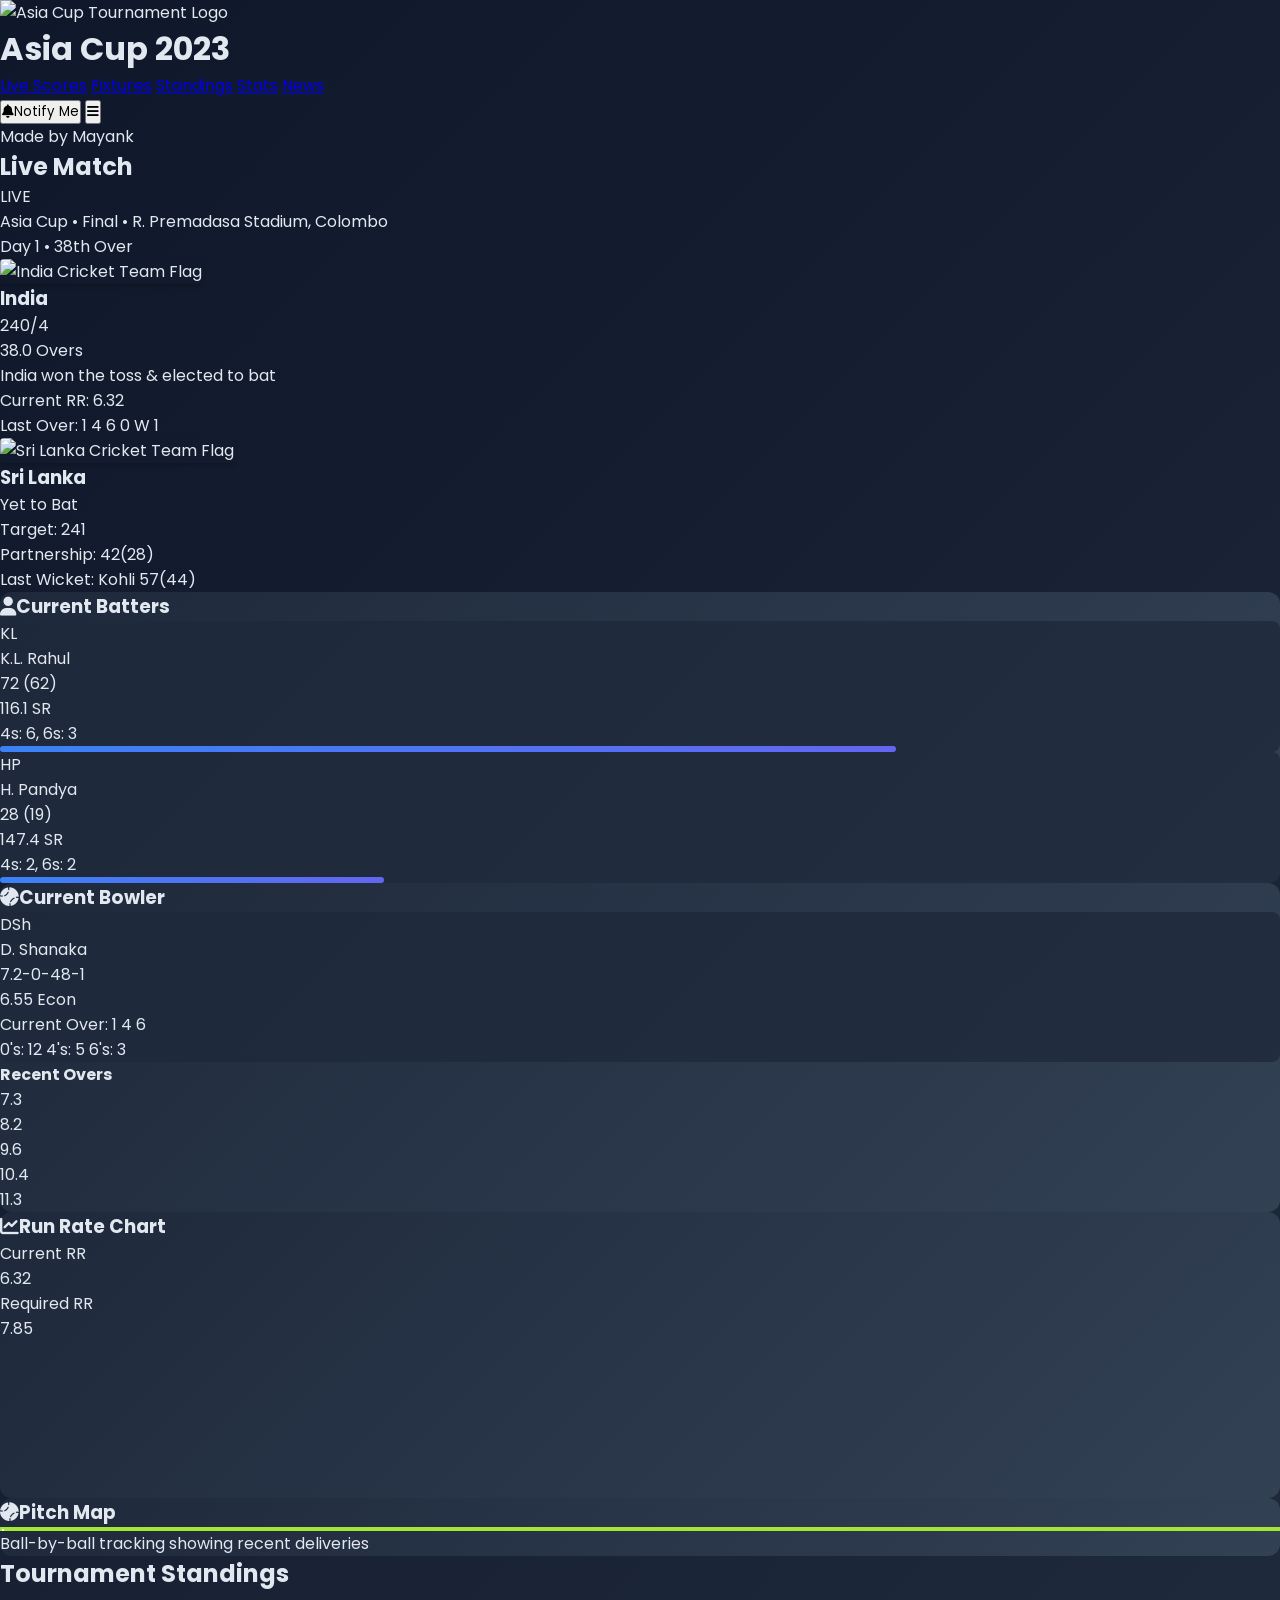
==== index.html @ 71d61af9 "Add files via upload" ====
<!DOCTYPE html>
<html lang="en">
<head>
    <meta charset="UTF-8">
    <meta name="viewport" content="width=device-width, initial-scale=1.0">
    <title>Asia Cup 2023 - Live Scores & Stats</title>
    <link href="https://cdn.jsdelivr.net/npm/tailwindcss@2.2.19/dist/tailwind.min.css" rel="stylesheet">
    <link rel="stylesheet" href="https://cdnjs.cloudflare.com/ajax/libs/font-awesome/6.4.0/css/all.min.css">
    <script src="https://cdn.jsdelivr.net/npm/chart.js"></script>
    <style>
        @import url('https://fonts.googleapis.com/css2?family=Poppins:wght@300;400;500;600;700&display=swap');
        
        * {
            margin: 0;
            padding: 0;
            box-sizing: border-box;
            font-family: 'Poppins', sans-serif;
        }
        
        body {
            background: linear-gradient(135deg, #0f172a 0%, #1e293b 100%);
            color: #e2e8f0;
            min-height: 100vh;
        }
        
        .cricket-pitch {
            background: linear-gradient(to bottom, #22c55e 0%, #16a34a 100%);
            border: 2px solid #a3e635;
            position: relative;
        }
        
        .pitch-line {
            background-color: white;
            position: absolute;
            opacity: 0.8;
        }
        
        .crease {
            border: 1px solid white;
            position: absolute;
        }
        
        .stumps {
            background-color: #f59e0b;
            position: absolute;
            width: 4px;
        }
        
        .team-flag {
            border-radius: 4px;
            box-shadow: 0 2px 4px rgba(0, 0, 0, 0.2);
        }
        
        .live-indicator {
            animation: pulse 1.5s infinite;
        }
        
        @keyframes pulse {
            0% { opacity: 1; }
            50% { opacity: 0.5; }
            100% { opacity: 1; }
        }
        
        .stat-card {
            background: linear-gradient(135deg, #1e293b 0%, #334155 100%);
            border-radius: 12px;
            transition: all 0.3s ease;
        }
        
        .stat-card:hover {
            transform: translateY(-5px);
            box-shadow: 0 10px 25px rgba(0, 0, 0, 0.3);
        }
        
        .player-card {
            background: rgba(30, 41, 59, 0.8);
            border-radius: 8px;
            transition: all 0.3s ease;
        }
        
        .player-card:hover {
            background: rgba(30, 41, 59, 1);
            transform: translateY(-3px);
        }
        
        .score-progress {
            background: linear-gradient(to right, #3b82f6 0%, #6366f1 100%);
            height: 6px;
            border-radius: 3px;
        }
        
        .nav-item {
            position: relative;
        }
        
        .nav-item::after {
            content: '';
            position: absolute;
            bottom: -5px;
            left: 0;
            width: 0;
            height: 2px;
            background: #3b82f6;
            transition: width 0.3s ease;
        }
        
        .nav-item:hover::after {
            width: 100%;
        }
    </style>
</head>
<body>
    <header class="bg-slate-900 shadow-lg sticky top-0 z-50">
        <div class="container mx-auto px-4 py-3">
            <div class="flex justify-between items-center">
                <div class="flex items-center space-x-2">
                    <img src="https://placeholder-image-service.onrender.com/image/40x40?prompt=Asia%20Cup%20Cricket%20Tournament%20Logo&id=asia-cup-logo" alt="Asia Cup Tournament Logo" class="h-10 w-10 rounded">
                    <h1 class="text-xl font-bold text-white">Asia Cup 2023</h1>
                </div>
                
                <nav class="hidden md:flex space-x-8">
                    <a href="#" class="nav-item text-blue-400 font-medium">Live Scores</a>
                    <a href="#" class="nav-item text-slate-300 hover:text-white">Fixtures</a>
                    <a href="#" class="nav-item text-slate-300 hover:text-white">Standings</a>
                    <a href="#" class="nav-item text-slate-300 hover:text-white">Stats</a>
                    <a href="#" class="nav-item text-slate-300 hover:text-white">News</a>
                </nav>
                
                <div class="flex items-center space-x-4">
                    <button class="bg-blue-600 hover:bg-blue-700 text-white px-4 py-2 rounded-lg font-medium transition">
                        <i class="fas fa-bell mr-2"></i>Notify Me
                    </button>
                    <button class="text-slate-300 hover:text-white">
                        <i class="fas fa-bars text-xl"></i>
                    </button>
                </div>
            </div>
        </div>
    </header>
<header>
Made by Mayank
  </header>

    <main class="container mx-auto px-4 py-8">
        <!-- Live Match Section -->
        <section class="mb-12">
            <div class="flex items-center mb-6">
                <h2 class="text-2xl font-bold text-white">Live Match</h2>
                <div class="ml-4 flex items-center bg-red-600 px-3 py-1 rounded-full">
                    <span class="live-indicator h-2 w-2 bg-white rounded-full mr-2"></span>
                    <span class="text-sm font-medium">LIVE</span>
                </div>
            </div>
            
            <div class="bg-slate-800 rounded-xl overflow-hidden shadow-xl">
                <div class="p-6 border-b border-slate-700">
                    <div class="flex justify-between items-center mb-4">
                        <div class="text-slate-400">Asia Cup • Final • R. Premadasa Stadium, Colombo</div>
                        <div class="text-sm bg-slate-700 px-3 py-1 rounded">Day 1 • 38th Over</div>
                    </div>
                    
                    <div class="grid md:grid-cols-3 gap-8 items-center">
                        <!-- Team 1 -->
                        <div class="text-center">
                            <div class="flex justify-center mb-4">
                                <img src="https://placeholder-image-service.onrender.com/image/80x80?prompt=India%20Cricket%20Team%20Flag&id=india-flag" alt="India Cricket Team Flag" class="team-flag h-16 w-16">
                            </div>
                            <h3 class="text-xl font-bold text-white mb-2">India</h3>
                            <div class="text-3xl font-bold text-white">240/4</div>
                            <div class="text-slate-400 mt-2">38.0 Overs</div>
                        </div>
                        
                        <!-- Match Status -->
                        <div class="text-center">
                            <div class="text-lg text-slate-300 mb-2">India won the toss & elected to bat</div>
                            <div class="text-2xl font-bold text-green-500 mb-4">Current RR: 6.32</div>
                            <div class="inline-block bg-slate-700 text-slate-300 px-4 py-2 rounded-lg">
                                <span class="font-medium">Last Over:</span> 1 4 6 0 W 1
                            </div>
                        </div>
                        
                        <!-- Team 2 -->
                        <div class="text-center">
                            <div class="flex justify-center mb-4">
                                <img src="https://placeholder-image-service.onrender.com/image/80x80?prompt=Sri%20Lanka%20Cricket%20Team%20Flag&id=sri-lanka-flag" alt="Sri Lanka Cricket Team Flag" class="team-flag h-16 w-16">
                            </div>
                            <h3 class="text-xl font-bold text-white mb-2">Sri Lanka</h3>
                            <div class="text-3xl font-bold text-white">Yet to Bat</div>
                            <div class="text-slate-400 mt-2">Target: 241</div>
                        </div>
                    </div>
                </div>
                
                <div class="bg-slate-900 p-4">
                    <div class="flex justify-between items-center">
                        <div class="text-slate-300">
                            <span class="font-medium">Partnership:</span> 42(28)
                        </div>
                        <div class="text-slate-300">
                            <span class="font-medium">Last Wicket:</span> Kohli 57(44)
                        </div>
                    </div>
                </div>
            </div>
        </section>

        <div class="grid lg:grid-cols-3 gap-8 mb-12">
            <!-- Current Batters -->
            <div class="stat-card p-6">
                <h3 class="text-lg font-bold text-white mb-4 flex items-center">
                    <i class="fas fa-user mr-2 text-blue-400"></i>Current Batters
                </h3>
                
                <div class="space-y-4">
                    <div class="player-card p-4">
                        <div class="flex justify-between items-center mb-2">
                            <div class="flex items-center">
                                <div class="h-10 w-10 bg-slate-700 rounded-full flex items-center justify-center mr-3">
                                    <span class="font-bold">KL</span>
                                </div>
                                <div>
                                    <div class="font-medium text-white">K.L. Rahul</div>
                                    <div class="text-sm text-slate-400">72 (62)</div>
                                </div>
                            </div>
                            <div class="text-right">
                                <div class="text-green-500 font-medium">116.1 SR</div>
                                <div class="text-sm text-slate-400">4s: 6, 6s: 3</div>
                            </div>
                        </div>
                        <div class="score-progress" style="width: 70%;"></div>
                    </div>
                    
                    <div class="player-card p-4">
                        <div class="flex justify-between items-center mb-2">
                            <div class="flex items-center">
                                <div class="h-10 w-10 bg-slate-700 rounded-full flex items-center justify-center mr-3">
                                    <span class="font-bold">HP</span>
                                </div>
                                <div>
                                    <div class="font-medium text-white">H. Pandya</div>
                                    <div class="text-sm text-slate-400">28 (19)</div>
                                </div>
                            </div>
                            <div class="text-right">
                                <div class="text-green-500 font-medium">147.4 SR</div>
                                <div class="text-sm text-slate-400">4s: 2, 6s: 2</div>
                            </div>
                        </div>
                        <div class="score-progress" style="width: 30%;"></div>
                    </div>
                </div>
            </div>
            
            <!-- Bowling -->
            <div class="stat-card p-6">
                <h3 class="text-lg font-bold text-white mb-4 flex items-center">
                    <i class="fas fa-baseball-ball mr-2 text-blue-400"></i>Current Bowler
                </h3>
                
                <div class="player-card p-4">
                    <div class="flex justify-between items-center mb-2">
                        <div class="flex items-center">
                            <div class="h-10 w-10 bg-slate-700 rounded-full flex items-center justify-center mr-3">
                                <span class="font-bold">DSh</span>
                            </div>
                            <div>
                                <div class="font-medium text-white">D. Shanaka</div>
                                <div class="text-sm text-slate-400">7.2-0-48-1</div>
                            </div>
                        </div>
                        <div class="text-right">
                            <div class="text-red-500 font-medium">6.55 Econ</div>
                            <div class="text-sm text-slate-400">Current Over: 1 4 6</div>
                        </div>
                    </div>
                    <div class="flex justify-between text-sm text-slate-400 mt-2">
                        <span>0's: 12</span>
                        <span>4's: 5</span>
                        <span>6's: 3</span>
                    </div>
                </div>
                
                <div class="mt-6">
                    <h4 class="text-sm font-medium text-slate-300 mb-2">Recent Overs</h4>
                    <div class="flex space-x-2">
                        <div class="bg-slate-700 text-slate-300 text-xs px-3 py-1 rounded">7.3</div>
                        <div class="bg-slate-700 text-slate-300 text-xs px-3 py-1 rounded">8.2</div>
                        <div class="bg-slate-700 text-slate-300 text-xs px-3 py-1 rounded">9.6</div>
                        <div class="bg-slate-700 text-slate-300 text-xs px-3 py-1 rounded">10.4</div>
                        <div class="bg-slate-700 text-slate-300 text-xs px-3 py-1 rounded">11.3</div>
                    </div>
                </div>
            </div>
            
            <!-- Required Run Rate -->
            <div class="stat-card p-6">
                <h3 class="text-lg font-bold text-white mb-4 flex items-center">
                    <i class="fas fa-chart-line mr-2 text-blue-400"></i>Run Rate Chart
                </h3>
                
                <div class="bg-slate-700 rounded-lg p-4 mb-4">
                    <div class="flex justify-between items-center mb-2">
                        <div class="text-slate-300">Current RR</div>
                        <div class="text-green-500 font-medium">6.32</div>
                    </div>
                    <div class="flex justify-between items-center">
                        <div class="text-slate-300">Required RR</div>
                        <div class="text-red-500 font-medium">7.85</div>
                    </div>
                </div>
                
                <canvas id="runRateChart" height="150"></canvas>
            </div>
        </div>

        <!-- Mini Cricket Pitch -->
        <div class="stat-card p-6 mb-12">
            <h3 class="text-lg font-bold text-white mb-4 flex items-center">
                <i class="fas fa-baseball-ball mr-2 text-blue-400"></i>Pitch Map
            </h3>
            
            <div class="cricket-pitch mx-auto relative h-64 w-full max-w-2xl rounded-lg">
                <!-- Pitch Lines -->
                <div class="pitch-line w-full h-1 top-1/2 transform -translate-y-1/2"></div>
                <div class="pitch-line h-full w-1 left-1/2 transform -translate-x-1/2"></div>
                
                <!-- Creases -->
                <div class="crease w-24 h-6 top-1/2 transform -translate-y-1/2 -translate-x-24 left-1/2"></div>
                <div class="crease w-24 h-6 top-1/2 transform -translate-y-1/2 translate-x-24 left-1/2"></div>
                
                <!-- Stumps -->
                <div class="stumps h-8 left-1/2 top-1/2 transform -translate-y-1/2 -translate-x-2"></div>
                <div class="stumps h-8 left-1/2 top-1/2 transform -translate-y-1/2"></div>
                <div class="stumps h-8 left-1/2 top-1/2 transform -translate-y-1/2 translate-x-2"></div>
                
                <!-- Ball markers -->
                <div class="absolute w-3 h-3 bg-red-600 rounded-full" style="top: 40%; left: 45%;"></div>
                <div class="absolute w-3 h-3 bg-red-600 rounded-full" style="top: 35%; left: 55%;"></div>
                <div class="absolute w-3 h-3 bg-red-600 rounded-full" style="top: 60%; left: 50%;"></div>
            </div>
            
            <div class="mt-4 text-center text-slate-400 text-sm">
                Ball-by-ball tracking showing recent deliveries
            </div>
        </div>

        <!-- Tournament Standings -->
        <section class="mb-12">
            <h2 class="text-2xl font-bold text-white mb-6">Tournament Standings</h2>
            
            <div class="overflow-x-auto">
                <table class="w-full table-auto">
                    <thead class="bg-slate-800 text-left">
                        <tr>
                            <th class="px-6 py-3 text-slate-300">Team</th>
                            <th class="px-6 py-3 text-slate-300">P</th>
                            <th class="px-6 py-3 text-slate-300">W</th>
                            <th class="px-6 py-3 text-slate-300">L</th>
                            <th class="px-6 py-3 text-slate-300">NR</th>
                            <th class="px-6 py-3 text-slate-300">Pts</th>
                            <th class="px-6 py-3 text-slate-300">NRR</th>
                        </tr>
                    </thead>
                    <tbody>
                        <tr class="border-b border-slate-700 bg-slate-800/50">
                            <td class="px-6 py-4 flex items-center">
                                <img src="https://placeholder-image-service.onrender.com/image/30x30
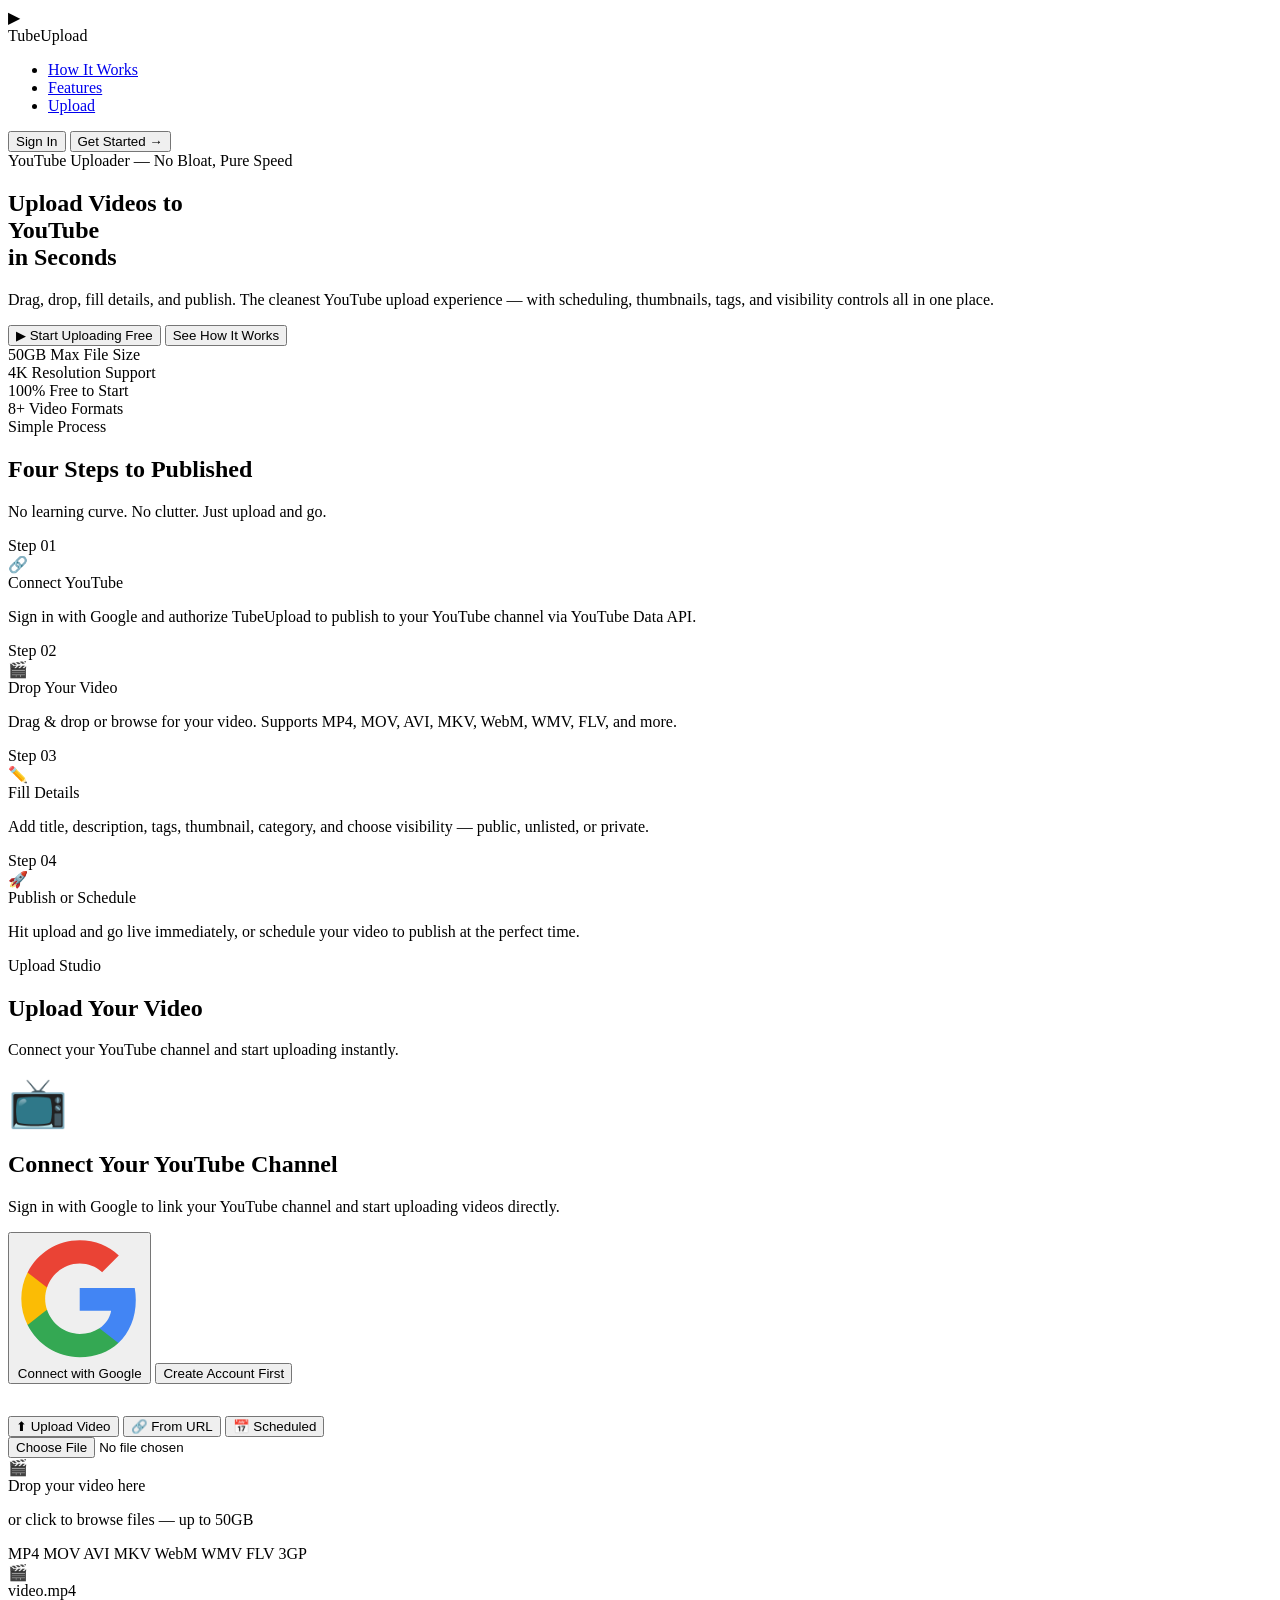
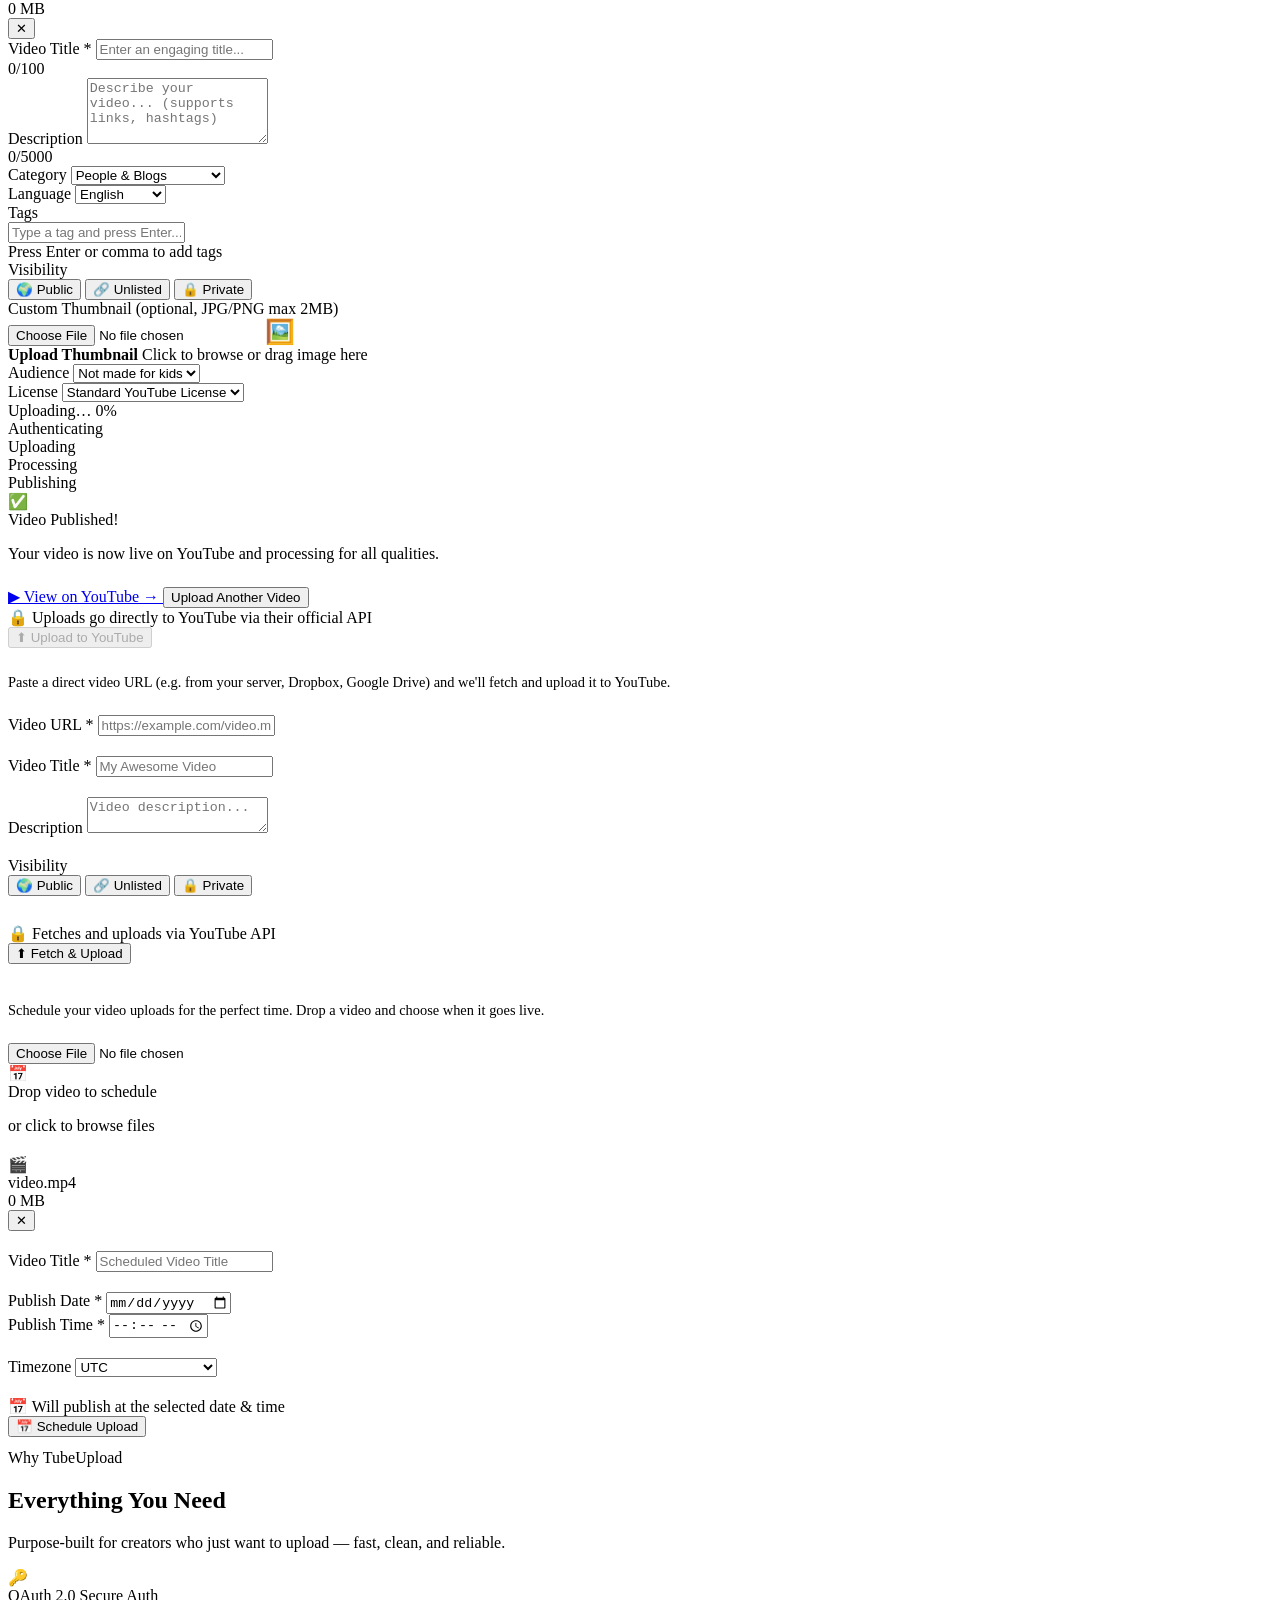
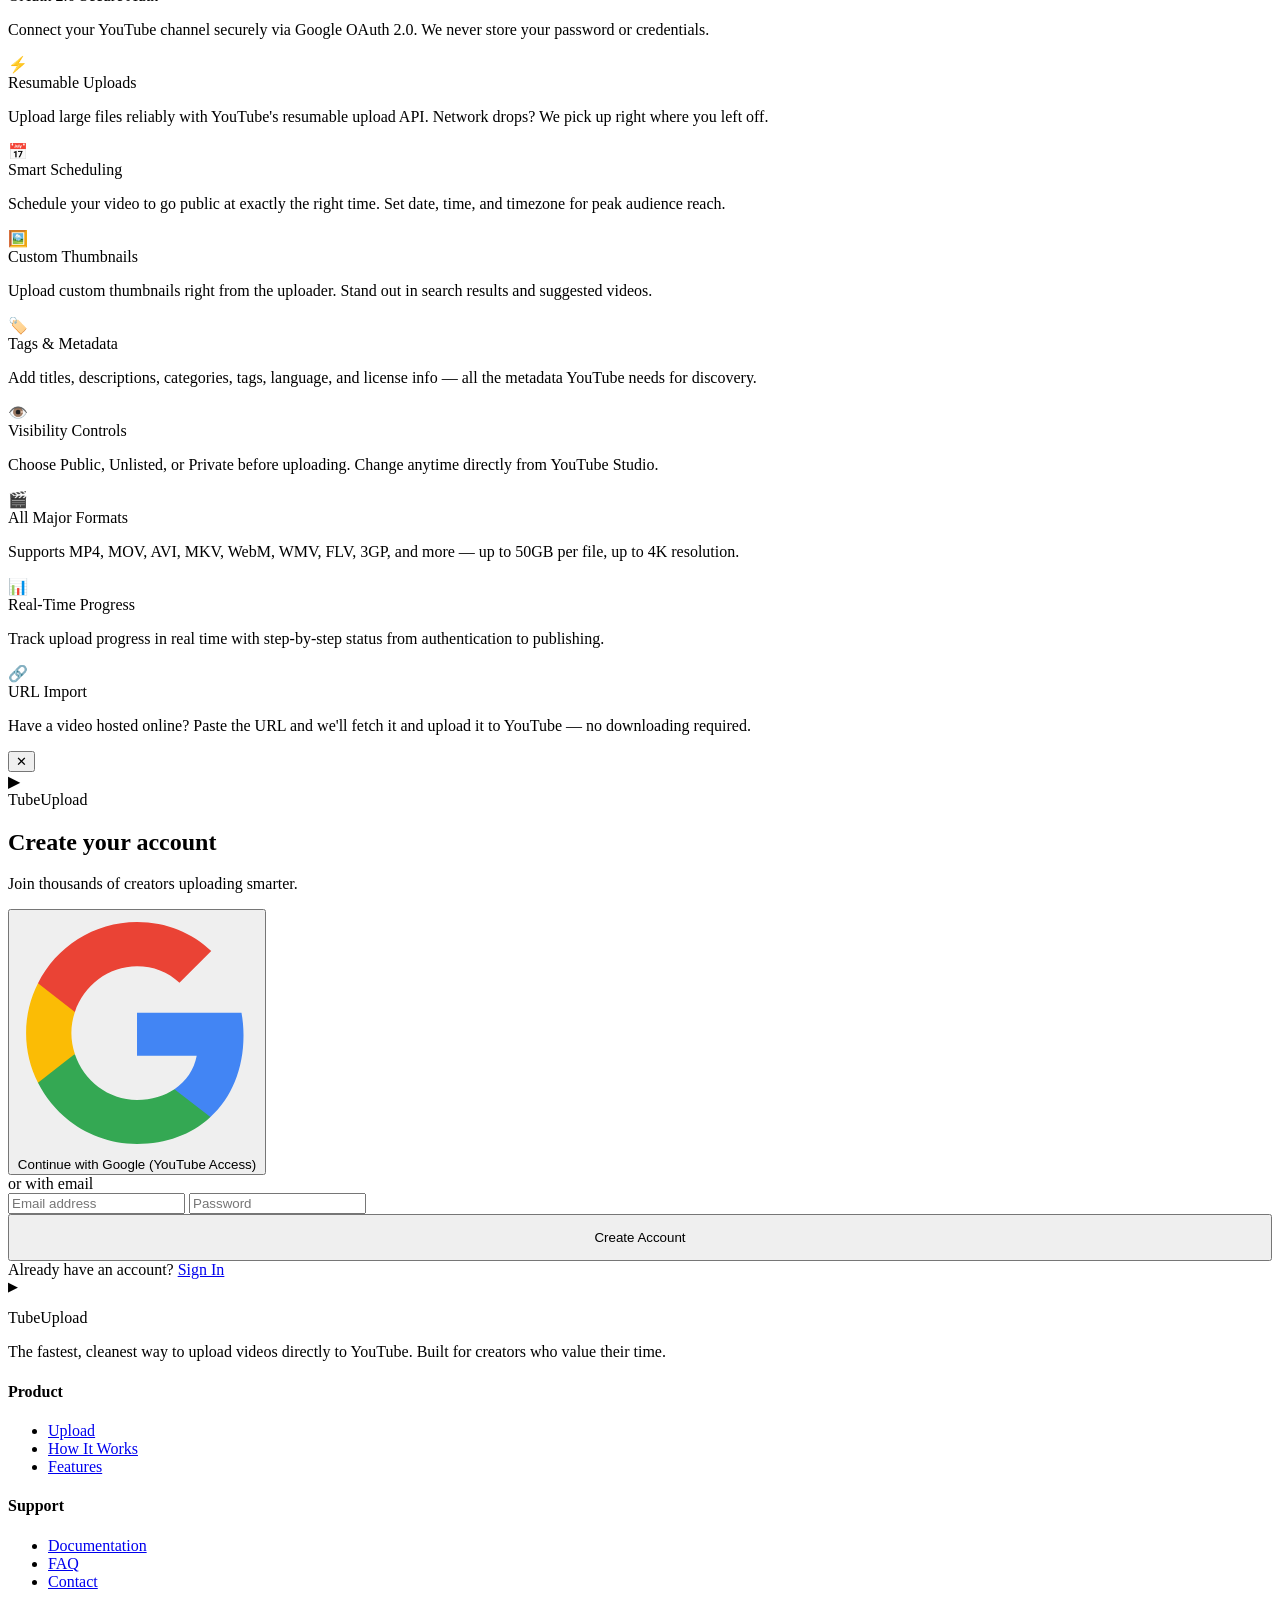
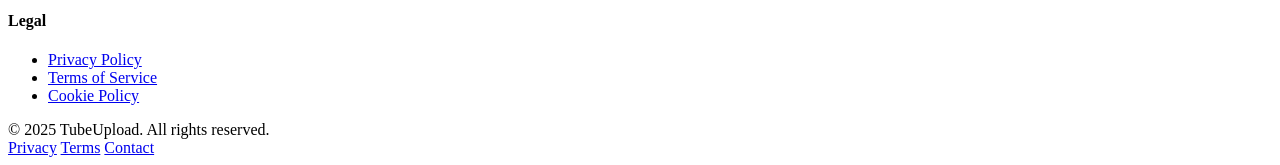
==== commit 575b52ee: "Update index.html" ====
--- a/index.html
+++ b/index.html
@@ -1,368 +1,583 @@
 <!DOCTYPE html>
 <html lang="en">
 <head>
-    <meta charset="UTF-8">
-    <meta name="viewport" content="width=device-width, initial-scale=1.0">
-    <title>Asia Cup 2023 - Live Scores & Stats</title>
-    <link href="https://cdn.jsdelivr.net/npm/tailwindcss@2.2.19/dist/tailwind.min.css" rel="stylesheet">
-    <link rel="stylesheet" href="https://cdnjs.cloudflare.com/ajax/libs/font-awesome/6.4.0/css/all.min.css">
-    <script src="https://cdn.jsdelivr.net/npm/chart.js"></script>
-    <style>
-        @import url('https://fonts.googleapis.com/css2?family=Poppins:wght@300;400;500;600;700&display=swap');
-        
-        * {
-            margin: 0;
-            padding: 0;
-            box-sizing: border-box;
-            font-family: 'Poppins', sans-serif;
-        }
-        
-        body {
-            background: linear-gradient(135deg, #0f172a 0%, #1e293b 100%);
-            color: #e2e8f0;
-            min-height: 100vh;
-        }
-        
-        .cricket-pitch {
-            background: linear-gradient(to bottom, #22c55e 0%, #16a34a 100%);
-            border: 2px solid #a3e635;
-            position: relative;
-        }
-        
-        .pitch-line {
-            background-color: white;
-            position: absolute;
-            opacity: 0.8;
-        }
-        
-        .crease {
-            border: 1px solid white;
-            position: absolute;
-        }
-        
-        .stumps {
-            background-color: #f59e0b;
-            position: absolute;
-            width: 4px;
-        }
-        
-        .team-flag {
-            border-radius: 4px;
-            box-shadow: 0 2px 4px rgba(0, 0, 0, 0.2);
-        }
-        
-        .live-indicator {
-            animation: pulse 1.5s infinite;
-        }
-        
-        @keyframes pulse {
-            0% { opacity: 1; }
-            50% { opacity: 0.5; }
-            100% { opacity: 1; }
-        }
-        
-        .stat-card {
-            background: linear-gradient(135deg, #1e293b 0%, #334155 100%);
-            border-radius: 12px;
-            transition: all 0.3s ease;
-        }
-        
-        .stat-card:hover {
-            transform: translateY(-5px);
-            box-shadow: 0 10px 25px rgba(0, 0, 0, 0.3);
-        }
-        
-        .player-card {
-            background: rgba(30, 41, 59, 0.8);
-            border-radius: 8px;
-            transition: all 0.3s ease;
-        }
-        
-        .player-card:hover {
-            background: rgba(30, 41, 59, 1);
-            transform: translateY(-3px);
-        }
-        
-        .score-progress {
-            background: linear-gradient(to right, #3b82f6 0%, #6366f1 100%);
-            height: 6px;
-            border-radius: 3px;
-        }
-        
-        .nav-item {
-            position: relative;
-        }
-        
-        .nav-item::after {
-            content: '';
-            position: absolute;
-            bottom: -5px;
-            left: 0;
-            width: 0;
-            height: 2px;
-            background: #3b82f6;
-            transition: width 0.3s ease;
-        }
-        
-        .nav-item:hover::after {
-            width: 100%;
-        }
-    </style>
+  <meta charset="UTF-8" />
+  <meta name="viewport" content="width=device-width, initial-scale=1.0" />
+  <title>TubeUpload — Upload to YouTube Instantly</title>
+  <meta name="description" content="The fastest, cleanest way to upload videos directly to YouTube. Drag, drop, and publish in seconds." />
+  <link rel="preconnect" href="https://fonts.googleapis.com" />
+  <link rel="preconnect" href="https://fonts.gstatic.com" crossorigin />
+  <link href="https://fonts.googleapis.com/css2?family=Inter:wght@400;500;600;700;800;900&display=swap" rel="stylesheet" />
+  <link rel="stylesheet" href="assets/style.css" />
+  <link rel="icon" href="data:image/svg+xml,<svg xmlns='http://www.w3.org/2000/svg' viewBox='0 0 100 100'><rect width='100' height='100' rx='20' fill='%23FF0000'/><polygon points='38,28 75,50 38,72' fill='white'/></svg>" />
+<script src="https://sites.super.myninja.ai/_assets/ninja-daytona-script.js"></script>
 </head>
 <body>
-    <header class="bg-slate-900 shadow-lg sticky top-0 z-50">
-        <div class="container mx-auto px-4 py-3">
-            <div class="flex justify-between items-center">
-                <div class="flex items-center space-x-2">
-                    <img src="https://placeholder-image-service.onrender.com/image/40x40?prompt=Asia%20Cup%20Cricket%20Tournament%20Logo&id=asia-cup-logo" alt="Asia Cup Tournament Logo" class="h-10 w-10 rounded">
-                    <h1 class="text-xl font-bold text-white">Asia Cup 2023</h1>
-                </div>
-                
-                <nav class="hidden md:flex space-x-8">
-                    <a href="#" class="nav-item text-blue-400 font-medium">Live Scores</a>
-                    <a href="#" class="nav-item text-slate-300 hover:text-white">Fixtures</a>
-                    <a href="#" class="nav-item text-slate-300 hover:text-white">Standings</a>
-                    <a href="#" class="nav-item text-slate-300 hover:text-white">Stats</a>
-                    <a href="#" class="nav-item text-slate-300 hover:text-white">News</a>
-                </nav>
-                
-                <div class="flex items-center space-x-4">
-                    <button class="bg-blue-600 hover:bg-blue-700 text-white px-4 py-2 rounded-lg font-medium transition">
-                        <i class="fas fa-bell mr-2"></i>Notify Me
-                    </button>
-                    <button class="text-slate-300 hover:text-white">
-                        <i class="fas fa-bars text-xl"></i>
-                    </button>
-                </div>
-            </div>
-        </div>
-    </header>
-<header>
-Made by Mayank
-  </header>
-
-    <main class="container mx-auto px-4 py-8">
-        <!-- Live Match Section -->
-        <section class="mb-12">
-            <div class="flex items-center mb-6">
-                <h2 class="text-2xl font-bold text-white">Live Match</h2>
-                <div class="ml-4 flex items-center bg-red-600 px-3 py-1 rounded-full">
-                    <span class="live-indicator h-2 w-2 bg-white rounded-full mr-2"></span>
-                    <span class="text-sm font-medium">LIVE</span>
-                </div>
-            </div>
-            
-            <div class="bg-slate-800 rounded-xl overflow-hidden shadow-xl">
-                <div class="p-6 border-b border-slate-700">
-                    <div class="flex justify-between items-center mb-4">
-                        <div class="text-slate-400">Asia Cup • Final • R. Premadasa Stadium, Colombo</div>
-                        <div class="text-sm bg-slate-700 px-3 py-1 rounded">Day 1 • 38th Over</div>
-                    </div>
-                    
-                    <div class="grid md:grid-cols-3 gap-8 items-center">
-                        <!-- Team 1 -->
-                        <div class="text-center">
-                            <div class="flex justify-center mb-4">
-                                <img src="https://placeholder-image-service.onrender.com/image/80x80?prompt=India%20Cricket%20Team%20Flag&id=india-flag" alt="India Cricket Team Flag" class="team-flag h-16 w-16">
-                            </div>
-                            <h3 class="text-xl font-bold text-white mb-2">India</h3>
-                            <div class="text-3xl font-bold text-white">240/4</div>
-                            <div class="text-slate-400 mt-2">38.0 Overs</div>
-                        </div>
-                        
-                        <!-- Match Status -->
-                        <div class="text-center">
-                            <div class="text-lg text-slate-300 mb-2">India won the toss & elected to bat</div>
-                            <div class="text-2xl font-bold text-green-500 mb-4">Current RR: 6.32</div>
-                            <div class="inline-block bg-slate-700 text-slate-300 px-4 py-2 rounded-lg">
-                                <span class="font-medium">Last Over:</span> 1 4 6 0 W 1
-                            </div>
-                        </div>
-                        
-                        <!-- Team 2 -->
-                        <div class="text-center">
-                            <div class="flex justify-center mb-4">
-                                <img src="https://placeholder-image-service.onrender.com/image/80x80?prompt=Sri%20Lanka%20Cricket%20Team%20Flag&id=sri-lanka-flag" alt="Sri Lanka Cricket Team Flag" class="team-flag h-16 w-16">
-                            </div>
-                            <h3 class="text-xl font-bold text-white mb-2">Sri Lanka</h3>
-                            <div class="text-3xl font-bold text-white">Yet to Bat</div>
-                            <div class="text-slate-400 mt-2">Target: 241</div>
-                        </div>
-                    </div>
-                </div>
-                
-                <div class="bg-slate-900 p-4">
-                    <div class="flex justify-between items-center">
-                        <div class="text-slate-300">
-                            <span class="font-medium">Partnership:</span> 42(28)
-                        </div>
-                        <div class="text-slate-300">
-                            <span class="font-medium">Last Wicket:</span> Kohli 57(44)
-                        </div>
-                    </div>
-                </div>
-            </div>
-        </section>
-
-        <div class="grid lg:grid-cols-3 gap-8 mb-12">
-            <!-- Current Batters -->
-            <div class="stat-card p-6">
-                <h3 class="text-lg font-bold text-white mb-4 flex items-center">
-                    <i class="fas fa-user mr-2 text-blue-400"></i>Current Batters
-                </h3>
-                
-                <div class="space-y-4">
-                    <div class="player-card p-4">
-                        <div class="flex justify-between items-center mb-2">
-                            <div class="flex items-center">
-                                <div class="h-10 w-10 bg-slate-700 rounded-full flex items-center justify-center mr-3">
-                                    <span class="font-bold">KL</span>
-                                </div>
-                                <div>
-                                    <div class="font-medium text-white">K.L. Rahul</div>
-                                    <div class="text-sm text-slate-400">72 (62)</div>
-                                </div>
-                            </div>
-                            <div class="text-right">
-                                <div class="text-green-500 font-medium">116.1 SR</div>
-                                <div class="text-sm text-slate-400">4s: 6, 6s: 3</div>
-                            </div>
-                        </div>
-                        <div class="score-progress" style="width: 70%;"></div>
-                    </div>
-                    
-                    <div class="player-card p-4">
-                        <div class="flex justify-between items-center mb-2">
-                            <div class="flex items-center">
-                                <div class="h-10 w-10 bg-slate-700 rounded-full flex items-center justify-center mr-3">
-                                    <span class="font-bold">HP</span>
-                                </div>
-                                <div>
-                                    <div class="font-medium text-white">H. Pandya</div>
-                                    <div class="text-sm text-slate-400">28 (19)</div>
-                                </div>
-                            </div>
-                            <div class="text-right">
-                                <div class="text-green-500 font-medium">147.4 SR</div>
-                                <div class="text-sm text-slate-400">4s: 2, 6s: 2</div>
-                            </div>
-                        </div>
-                        <div class="score-progress" style="width: 30%;"></div>
-                    </div>
-                </div>
-            </div>
-            
-            <!-- Bowling -->
-            <div class="stat-card p-6">
-                <h3 class="text-lg font-bold text-white mb-4 flex items-center">
-                    <i class="fas fa-baseball-ball mr-2 text-blue-400"></i>Current Bowler
-                </h3>
-                
-                <div class="player-card p-4">
-                    <div class="flex justify-between items-center mb-2">
-                        <div class="flex items-center">
-                            <div class="h-10 w-10 bg-slate-700 rounded-full flex items-center justify-center mr-3">
-                                <span class="font-bold">DSh</span>
-                            </div>
-                            <div>
-                                <div class="font-medium text-white">D. Shanaka</div>
-                                <div class="text-sm text-slate-400">7.2-0-48-1</div>
-                            </div>
-                        </div>
-                        <div class="text-right">
-                            <div class="text-red-500 font-medium">6.55 Econ</div>
-                            <div class="text-sm text-slate-400">Current Over: 1 4 6</div>
-                        </div>
-                    </div>
-                    <div class="flex justify-between text-sm text-slate-400 mt-2">
-                        <span>0's: 12</span>
-                        <span>4's: 5</span>
-                        <span>6's: 3</span>
-                    </div>
-                </div>
-                
-                <div class="mt-6">
-                    <h4 class="text-sm font-medium text-slate-300 mb-2">Recent Overs</h4>
-                    <div class="flex space-x-2">
-                        <div class="bg-slate-700 text-slate-300 text-xs px-3 py-1 rounded">7.3</div>
-                        <div class="bg-slate-700 text-slate-300 text-xs px-3 py-1 rounded">8.2</div>
-                        <div class="bg-slate-700 text-slate-300 text-xs px-3 py-1 rounded">9.6</div>
-                        <div class="bg-slate-700 text-slate-300 text-xs px-3 py-1 rounded">10.4</div>
-                        <div class="bg-slate-700 text-slate-300 text-xs px-3 py-1 rounded">11.3</div>
-                    </div>
-                </div>
-            </div>
-            
-            <!-- Required Run Rate -->
-            <div class="stat-card p-6">
-                <h3 class="text-lg font-bold text-white mb-4 flex items-center">
-                    <i class="fas fa-chart-line mr-2 text-blue-400"></i>Run Rate Chart
-                </h3>
-                
-                <div class="bg-slate-700 rounded-lg p-4 mb-4">
-                    <div class="flex justify-between items-center mb-2">
-                        <div class="text-slate-300">Current RR</div>
-                        <div class="text-green-500 font-medium">6.32</div>
-                    </div>
-                    <div class="flex justify-between items-center">
-                        <div class="text-slate-300">Required RR</div>
-                        <div class="text-red-500 font-medium">7.85</div>
-                    </div>
-                </div>
-                
-                <canvas id="runRateChart" height="150"></canvas>
-            </div>
-        </div>
-
-        <!-- Mini Cricket Pitch -->
-        <div class="stat-card p-6 mb-12">
-            <h3 class="text-lg font-bold text-white mb-4 flex items-center">
-                <i class="fas fa-baseball-ball mr-2 text-blue-400"></i>Pitch Map
-            </h3>
-            
-            <div class="cricket-pitch mx-auto relative h-64 w-full max-w-2xl rounded-lg">
-                <!-- Pitch Lines -->
-                <div class="pitch-line w-full h-1 top-1/2 transform -translate-y-1/2"></div>
-                <div class="pitch-line h-full w-1 left-1/2 transform -translate-x-1/2"></div>
-                
-                <!-- Creases -->
-                <div class="crease w-24 h-6 top-1/2 transform -translate-y-1/2 -translate-x-24 left-1/2"></div>
-                <div class="crease w-24 h-6 top-1/2 transform -translate-y-1/2 translate-x-24 left-1/2"></div>
-                
-                <!-- Stumps -->
-                <div class="stumps h-8 left-1/2 top-1/2 transform -translate-y-1/2 -translate-x-2"></div>
-                <div class="stumps h-8 left-1/2 top-1/2 transform -translate-y-1/2"></div>
-                <div class="stumps h-8 left-1/2 top-1/2 transform -translate-y-1/2 translate-x-2"></div>
-                
-                <!-- Ball markers -->
-                <div class="absolute w-3 h-3 bg-red-600 rounded-full" style="top: 40%; left: 45%;"></div>
-                <div class="absolute w-3 h-3 bg-red-600 rounded-full" style="top: 35%; left: 55%;"></div>
-                <div class="absolute w-3 h-3 bg-red-600 rounded-full" style="top: 60%; left: 50%;"></div>
-            </div>
-            
-            <div class="mt-4 text-center text-slate-400 text-sm">
-                Ball-by-ball tracking showing recent deliveries
-            </div>
-        </div>
-
-        <!-- Tournament Standings -->
-        <section class="mb-12">
-            <h2 class="text-2xl font-bold text-white mb-6">Tournament Standings</h2>
-            
-            <div class="overflow-x-auto">
-                <table class="w-full table-auto">
-                    <thead class="bg-slate-800 text-left">
-                        <tr>
-                            <th class="px-6 py-3 text-slate-300">Team</th>
-                            <th class="px-6 py-3 text-slate-300">P</th>
-                            <th class="px-6 py-3 text-slate-300">W</th>
-                            <th class="px-6 py-3 text-slate-300">L</th>
-                            <th class="px-6 py-3 text-slate-300">NR</th>
-                            <th class="px-6 py-3 text-slate-300">Pts</th>
-                            <th class="px-6 py-3 text-slate-300">NRR</th>
-                        </tr>
-                    </thead>
-                    <tbody>
-                        <tr class="border-b border-slate-700 bg-slate-800/50">
-                            <td class="px-6 py-4 flex items-center">
-                                <img src="https://placeholder-image-service.onrender.com/image/30x30+
+<!-- Background -->
+<div class="bg-glow"></div>
+<div class="bg-grid"></div>
+
+<!-- Toast Container -->
+<div class="toast-container" id="toastContainer"></div>
+
+<!-- ===== NAVBAR ===== -->
+<nav>
+  <div class="nav-logo">
+    <div class="icon">▶</div>
+    Tube<span>Upload</span>
+  </div>
+  <ul class="nav-links">
+    <li><a href="#how">How It Works</a></li>
+    <li><a href="#features">Features</a></li>
+    <li><a href="#upload">Upload</a></li>
+  </ul>
+  <div class="nav-cta">
+    <button class="btn btn-ghost" onclick="openModal('login')">Sign In</button>
+    <button class="btn btn-primary" onclick="openModal('signup')">Get Started →</button>
+  </div>
+</nav>
+
+<!-- ===== HERO ===== -->
+<section class="hero">
+  <div class="hero-inner">
+    <div class="hero-badge">
+      <span class="dot"></span>
+      YouTube Uploader — No Bloat, Pure Speed
+    </div>
+    <h1>Upload Videos to<br /><span class="highlight">YouTube</span><br />in Seconds</h1>
+    <p class="hero-sub">
+      Drag, drop, fill details, and publish. The cleanest YouTube upload experience — 
+      with scheduling, thumbnails, tags, and visibility controls all in one place.
+    </p>
+    <div class="hero-actions">
+      <button class="btn btn-primary btn-large" onclick="scrollToUpload()">
+        ▶ Start Uploading Free
+      </button>
+      <button class="btn btn-ghost btn-large" onclick="document.getElementById('how').scrollIntoView({behavior:'smooth'})">
+        See How It Works
+      </button>
+    </div>
+    <div class="hero-stats">
+      <div class="stat">
+        <span class="stat-num">50GB</span>
+        <span class="stat-label">Max File Size</span>
+      </div>
+      <div class="stat">
+        <span class="stat-num">4K</span>
+        <span class="stat-label">Resolution Support</span>
+      </div>
+      <div class="stat">
+        <span class="stat-num">100%</span>
+        <span class="stat-label">Free to Start</span>
+      </div>
+      <div class="stat">
+        <span class="stat-num">8+</span>
+        <span class="stat-label">Video Formats</span>
+      </div>
+    </div>
+  </div>
+</section>
+
+<!-- ===== HOW IT WORKS ===== -->
+<section class="how-section fade-in" id="how">
+  <div class="section-tag">Simple Process</div>
+  <h2 class="section-title">Four Steps to Published</h2>
+  <p class="section-sub">No learning curve. No clutter. Just upload and go.</p>
+  <div class="steps-grid">
+    <div class="step-card">
+      <div class="step-num">Step 01</div>
+      <span class="step-emoji">🔗</span>
+      <div class="step-title">Connect YouTube</div>
+      <p class="step-desc">Sign in with Google and authorize TubeUpload to publish to your YouTube channel via YouTube Data API.</p>
+    </div>
+    <div class="step-card">
+      <div class="step-num">Step 02</div>
+      <span class="step-emoji">🎬</span>
+      <div class="step-title">Drop Your Video</div>
+      <p class="step-desc">Drag & drop or browse for your video. Supports MP4, MOV, AVI, MKV, WebM, WMV, FLV, and more.</p>
+    </div>
+    <div class="step-card">
+      <div class="step-num">Step 03</div>
+      <span class="step-emoji">✏️</span>
+      <div class="step-title">Fill Details</div>
+      <p class="step-desc">Add title, description, tags, thumbnail, category, and choose visibility — public, unlisted, or private.</p>
+    </div>
+    <div class="step-card">
+      <div class="step-num">Step 04</div>
+      <span class="step-emoji">🚀</span>
+      <div class="step-title">Publish or Schedule</div>
+      <p class="step-desc">Hit upload and go live immediately, or schedule your video to publish at the perfect time.</p>
+    </div>
+  </div>
+</section>
+
+<!-- ===== UPLOAD SECTION ===== -->
+<section class="upload-section fade-in" id="upload">
+  <div class="section-tag">Upload Studio</div>
+  <h2 class="section-title">Upload Your Video</h2>
+  <p class="section-sub">Connect your YouTube channel and start uploading instantly.</p>
+
+  <!-- Channel Connect Banner (shown when not connected) -->
+  <div id="connectBanner" class="connect-card" style="margin-bottom: 32px;">
+    <div style="font-size: 3rem; margin-bottom: 16px;">📺</div>
+    <h2>Connect Your YouTube Channel</h2>
+    <p>Sign in with Google to link your YouTube channel and start uploading videos directly.</p>
+    <div class="connect-options">
+      <button class="connect-opt-btn primary" onclick="connectYouTube()">
+        <svg class="google-icon" viewBox="0 0 24 24" fill="none" xmlns="http://www.w3.org/2000/svg">
+          <path d="M22.56 12.25c0-.78-.07-1.53-.2-2.25H12v4.26h5.92c-.26 1.37-1.04 2.53-2.21 3.31v2.77h3.57c2.08-1.92 3.28-4.74 3.28-8.09z" fill="#4285F4"/>
+          <path d="M12 23c2.97 0 5.46-.98 7.28-2.66l-3.57-2.77c-.98.66-2.23 1.06-3.71 1.06-2.86 0-5.29-1.93-6.16-4.53H2.18v2.84C3.99 20.53 7.7 23 12 23z" fill="#34A853"/>
+          <path d="M5.84 14.09c-.22-.66-.35-1.36-.35-2.09s.13-1.43.35-2.09V7.07H2.18C1.43 8.55 1 10.22 1 12s.43 3.45 1.18 4.93l2.85-2.22.81-.62z" fill="#FBBC05"/>
+          <path d="M12 5.38c1.62 0 3.06.56 4.21 1.64l3.15-3.15C17.45 2.09 14.97 1 12 1 7.7 1 3.99 3.47 2.18 7.07l3.66 2.84c.87-2.6 3.3-4.53 6.16-4.53z" fill="#EA4335"/>
+        </svg>
+        Connect with Google
+      </button>
+      <button class="connect-opt-btn" onclick="openModal('signup')">
+        Create Account First
+      </button>
+    </div>
+  </div>
+
+  <!-- Connected Channel Bar (hidden by default) -->
+  <div id="channelBar" class="channel-connect" style="display:none;">
+    <div class="channel-avatar" id="channelAvatarLetter">Y</div>
+    <div class="channel-info">
+      <div class="channel-name" id="channelName">My YouTube Channel</div>
+      <div class="channel-status">Connected & Ready</div>
+    </div>
+    <button class="channel-disconnect" onclick="disconnectChannel()">Disconnect</button>
+  </div>
+
+  <!-- Upload Card -->
+  <div class="upload-card" id="uploadCard">
+    <!-- Tabs -->
+    <div class="upload-tabs">
+      <button class="tab-btn active" onclick="switchTab('upload', this)">
+        ⬆ Upload Video
+      </button>
+      <button class="tab-btn" onclick="switchTab('url', this)">
+        🔗 From URL
+      </button>
+      <button class="tab-btn" onclick="switchTab('schedule', this)">
+        📅 Scheduled
+      </button>
+    </div>
+
+    <!-- ===== TAB: UPLOAD ===== -->
+    <div class="tab-panel active" id="tab-upload">
+
+      <!-- Drop Zone -->
+      <div class="drop-zone" id="dropZone" ondragover="handleDragOver(event)" ondragleave="handleDragLeave(event)" ondrop="handleDrop(event)">
+        <input type="file" id="fileInput" accept="video/*" onchange="handleFileSelect(event)" />
+        <div class="drop-icon">🎬</div>
+        <div class="drop-title">Drop your video here</div>
+        <p class="drop-sub">or click to browse files — up to 50GB</p>
+        <div class="drop-formats">
+          <span class="format-badge">MP4</span>
+          <span class="format-badge">MOV</span>
+          <span class="format-badge">AVI</span>
+          <span class="format-badge">MKV</span>
+          <span class="format-badge">WebM</span>
+          <span class="format-badge">WMV</span>
+          <span class="format-badge">FLV</span>
+          <span class="format-badge">3GP</span>
+        </div>
+      </div>
+
+      <!-- Selected File Preview -->
+      <div class="file-selected" id="fileSelected">
+        <div class="file-thumb" id="fileThumb">🎬</div>
+        <div class="file-info">
+          <div class="file-name" id="fileName">video.mp4</div>
+          <div class="file-size" id="fileSize">0 MB</div>
+        </div>
+        <button class="file-remove" onclick="removeFile()" title="Remove file">✕</button>
+      </div>
+
+      <!-- Video Details Form -->
+      <div class="video-form" id="videoForm">
+        <div class="form-row">
+          <div class="form-group full">
+            <label class="form-label">Video Title <span>*</span></label>
+            <input type="text" class="form-input" id="videoTitle" placeholder="Enter an engaging title..." maxlength="100" oninput="updateCharCount(this, 'titleCount', 100)" />
+            <div class="char-count"><span id="titleCount">0</span>/100</div>
+          </div>
+        </div>
+
+        <div class="form-row">
+          <div class="form-group full">
+            <label class="form-label">Description</label>
+            <textarea class="form-textarea" id="videoDesc" placeholder="Describe your video... (supports links, hashtags)" maxlength="5000" rows="4" oninput="updateCharCount(this, 'descCount', 5000)"></textarea>
+            <div class="char-count"><span id="descCount">0</span>/5000</div>
+          </div>
+        </div>
+
+        <div class="form-row">
+          <div class="form-group">
+            <label class="form-label">Category</label>
+            <select class="form-select" id="videoCategory">
+              <option value="22">People & Blogs</option>
+              <option value="1">Film & Animation</option>
+              <option value="2">Autos & Vehicles</option>
+              <option value="10">Music</option>
+              <option value="15">Pets & Animals</option>
+              <option value="17">Sports</option>
+              <option value="19">Travel & Events</option>
+              <option value="20">Gaming</option>
+              <option value="23">Comedy</option>
+              <option value="24">Entertainment</option>
+              <option value="25">News & Politics</option>
+              <option value="26">Howto & Style</option>
+              <option value="27">Education</option>
+              <option value="28">Science & Technology</option>
+            </select>
+          </div>
+          <div class="form-group">
+            <label class="form-label">Language</label>
+            <select class="form-select" id="videoLanguage">
+              <option value="en">English</option>
+              <option value="es">Spanish</option>
+              <option value="fr">French</option>
+              <option value="de">German</option>
+              <option value="pt">Portuguese</option>
+              <option value="ja">Japanese</option>
+              <option value="ko">Korean</option>
+              <option value="zh">Chinese</option>
+              <option value="ar">Arabic</option>
+              <option value="hi">Hindi</option>
+            </select>
+          </div>
+        </div>
+
+        <div class="form-row">
+          <div class="form-group full">
+            <label class="form-label">Tags</label>
+            <div class="tags-input-wrap" id="tagsWrap" onclick="document.getElementById('tagInput').focus()">
+              <input type="text" id="tagInput" placeholder="Type a tag and press Enter..." onkeydown="handleTagInput(event)" />
+            </div>
+            <div class="char-count">Press Enter or comma to add tags</div>
+          </div>
+        </div>
+
+        <div class="form-row">
+          <div class="form-group full">
+            <label class="form-label">Visibility</label>
+            <div class="visibility-options">
+              <button class="vis-btn active" onclick="setVisibility('public', this)">🌍 Public</button>
+              <button class="vis-btn" onclick="setVisibility('unlisted', this)">🔗 Unlisted</button>
+              <button class="vis-btn" onclick="setVisibility('private', this)">🔒 Private</button>
+            </div>
+          </div>
+        </div>
+
+        <div class="form-row">
+          <div class="form-group full">
+            <label class="form-label">Custom Thumbnail <span style="color:var(--gray); font-weight:400;">(optional, JPG/PNG max 2MB)</span></label>
+            <div class="thumb-upload" id="thumbUpload">
+              <input type="file" id="thumbInput" accept="image/jpeg,image/png,image/webp" onchange="handleThumbSelect(event)" />
+              <span style="font-size:1.5rem;">🖼️</span>
+              <div class="thumb-upload-text">
+                <strong id="thumbText">Upload Thumbnail</strong>
+                Click to browse or drag image here
+              </div>
+            </div>
+          </div>
+        </div>
+
+        <!-- Made for Kids -->
+        <div class="form-row">
+          <div class="form-group">
+            <label class="form-label">Audience</label>
+            <select class="form-select" id="madeForKids">
+              <option value="false">Not made for kids</option>
+              <option value="true">Made for kids</option>
+            </select>
+          </div>
+          <div class="form-group">
+            <label class="form-label">License</label>
+            <select class="form-select" id="videoLicense">
+              <option value="youtube">Standard YouTube License</option>
+              <option value="creativeCommon">Creative Commons</option>
+            </select>
+          </div>
+        </div>
+
+        <!-- Progress -->
+        <div class="progress-wrap" id="progressWrap">
+          <div class="progress-header">
+            <span class="progress-status" id="progressStatus">Uploading…</span>
+            <span class="progress-pct" id="progressPct">0%</span>
+          </div>
+          <div class="progress-bar-bg">
+            <div class="progress-bar-fill" id="progressFill"></div>
+          </div>
+          <div class="progress-steps">
+            <div class="progress-step active" id="step-auth">
+              <div class="progress-step-dot"></div> Authenticating
+            </div>
+            <div class="progress-step" id="step-upload">
+              <div class="progress-step-dot"></div> Uploading
+            </div>
+            <div class="progress-step" id="step-process">
+              <div class="progress-step-dot"></div> Processing
+            </div>
+            <div class="progress-step" id="step-publish">
+              <div class="progress-step-dot"></div> Publishing
+            </div>
+          </div>
+        </div>
+
+        <!-- Success State -->
+        <div class="upload-success" id="uploadSuccess">
+          <div class="success-icon">✅</div>
+          <div class="success-title">Video Published!</div>
+          <p class="success-sub">Your video is now live on YouTube and processing for all qualities.</p>
+          <a class="success-link" id="successLink" href="#" target="_blank">
+            ▶ View on YouTube →
+          </a>
+          <button class="btn btn-ghost" onclick="resetUpload()" style="margin-top:8px;">Upload Another Video</button>
+        </div>
+
+        <!-- Submit -->
+        <div class="upload-submit-area" id="submitArea">
+          <div class="upload-note">
+            🔒 Uploads go directly to YouTube via their official API
+          </div>
+          <button class="btn-upload" id="uploadBtn" onclick="startUpload()" disabled>
+            ⬆ Upload to YouTube
+          </button>
+        </div>
+      </div>
+    </div>
+
+    <!-- ===== TAB: FROM URL ===== -->
+    <div class="tab-panel" id="tab-url">
+      <div style="padding: 12px 0;">
+        <p style="color: var(--gray-light); font-size: 0.9rem; margin-bottom: 24px;">
+          Paste a direct video URL (e.g. from your server, Dropbox, Google Drive) and we'll fetch and upload it to YouTube.
+        </p>
+        <div class="form-group" style="margin-bottom: 20px;">
+          <label class="form-label">Video URL <span>*</span></label>
+          <input type="url" class="form-input" id="videoUrlInput" placeholder="https://example.com/video.mp4" oninput="validateUrl(this)" />
+        </div>
+        <div class="form-group" style="margin-bottom: 20px;">
+          <label class="form-label">Video Title <span>*</span></label>
+          <input type="text" class="form-input" id="urlVideoTitle" placeholder="My Awesome Video" />
+        </div>
+        <div class="form-group" style="margin-bottom: 20px;">
+          <label class="form-label">Description</label>
+          <textarea class="form-textarea" id="urlVideoDesc" placeholder="Video description..."></textarea>
+        </div>
+        <div class="form-group" style="margin-bottom: 28px;">
+          <label class="form-label">Visibility</label>
+          <div class="visibility-options">
+            <button class="vis-btn active" onclick="setVisibility('public', this, 'url')">🌍 Public</button>
+            <button class="vis-btn" onclick="setVisibility('unlisted', this, 'url')">🔗 Unlisted</button>
+            <button class="vis-btn" onclick="setVisibility('private', this, 'url')">🔒 Private</button>
+          </div>
+        </div>
+        <div class="upload-submit-area">
+          <div class="upload-note">🔒 Fetches and uploads via YouTube API</div>
+          <button class="btn-upload" onclick="startUrlUpload()">⬆ Fetch & Upload</button>
+        </div>
+      </div>
+    </div>
+
+    <!-- ===== TAB: SCHEDULE ===== -->
+    <div class="tab-panel" id="tab-schedule">
+      <div style="padding: 12px 0;">
+        <p style="color: var(--gray-light); font-size: 0.9rem; margin-bottom: 24px;">
+          Schedule your video uploads for the perfect time. Drop a video and choose when it goes live.
+        </p>
+        <div class="drop-zone" id="dropZoneSchedule" style="margin-bottom: 20px;" ondragover="handleDragOver(event)" ondragleave="handleDragLeave(event)" ondrop="handleDropSchedule(event)">
+          <input type="file" id="fileInputSchedule" accept="video/*" onchange="handleScheduleFileSelect(event)" />
+          <div class="drop-icon">📅</div>
+          <div class="drop-title">Drop video to schedule</div>
+          <p class="drop-sub">or click to browse files</p>
+        </div>
+        <div class="file-selected" id="fileSelectedSchedule">
+          <div class="file-thumb">🎬</div>
+          <div class="file-info">
+            <div class="file-name" id="fileNameSchedule">video.mp4</div>
+            <div class="file-size" id="fileSizeSchedule">0 MB</div>
+          </div>
+          <button class="file-remove" onclick="removeScheduleFile()">✕</button>
+        </div>
+        <div class="form-group" style="margin-bottom: 20px; margin-top: 20px;">
+          <label class="form-label">Video Title <span>*</span></label>
+          <input type="text" class="form-input" id="scheduleTitle" placeholder="Scheduled Video Title" />
+        </div>
+        <div class="schedule-row" style="margin-bottom: 20px;">
+          <div class="form-group">
+            <label class="form-label">Publish Date <span>*</span></label>
+            <input type="date" class="form-input" id="scheduleDate" />
+          </div>
+          <div class="form-group">
+            <label class="form-label">Publish Time <span>*</span></label>
+            <input type="time" class="form-input" id="scheduleTime" />
+          </div>
+        </div>
+        <div class="form-group" style="margin-bottom: 20px;">
+          <label class="form-label">Timezone</label>
+          <select class="form-select" id="scheduleTimezone">
+            <option value="UTC">UTC</option>
+            <option value="America/New_York">Eastern Time (ET)</option>
+            <option value="America/Chicago">Central Time (CT)</option>
+            <option value="America/Denver">Mountain Time (MT)</option>
+            <option value="America/Los_Angeles">Pacific Time (PT)</option>
+            <option value="Europe/London">London (GMT)</option>
+            <option value="Europe/Paris">Paris (CET)</option>
+            <option value="Asia/Tokyo">Tokyo (JST)</option>
+            <option value="Asia/Dubai">Dubai (GST)</option>
+          </select>
+        </div>
+        <div class="upload-submit-area">
+          <div class="upload-note">📅 Will publish at the selected date & time</div>
+          <button class="btn-upload" onclick="scheduleUpload()">📅 Schedule Upload</button>
+        </div>
+      </div>
+    </div>
+  </div>
+</section>
+
+<!-- ===== FEATURES ===== -->
+<section class="features-section fade-in" id="features">
+  <div class="section-tag">Why TubeUpload</div>
+  <h2 class="section-title">Everything You Need</h2>
+  <p class="section-sub">Purpose-built for creators who just want to upload — fast, clean, and reliable.</p>
+  <div class="features-grid">
+    <div class="feature-card">
+      <div class="feature-icon">🔑</div>
+      <div class="feature-title">OAuth 2.0 Secure Auth</div>
+      <p class="feature-desc">Connect your YouTube channel securely via Google OAuth 2.0. We never store your password or credentials.</p>
+    </div>
+    <div class="feature-card">
+      <div class="feature-icon">⚡</div>
+      <div class="feature-title">Resumable Uploads</div>
+      <p class="feature-desc">Upload large files reliably with YouTube's resumable upload API. Network drops? We pick up right where you left off.</p>
+    </div>
+    <div class="feature-card">
+      <div class="feature-icon">📅</div>
+      <div class="feature-title">Smart Scheduling</div>
+      <p class="feature-desc">Schedule your video to go public at exactly the right time. Set date, time, and timezone for peak audience reach.</p>
+    </div>
+    <div class="feature-card">
+      <div class="feature-icon">🖼️</div>
+      <div class="feature-title">Custom Thumbnails</div>
+      <p class="feature-desc">Upload custom thumbnails right from the uploader. Stand out in search results and suggested videos.</p>
+    </div>
+    <div class="feature-card">
+      <div class="feature-icon">🏷️</div>
+      <div class="feature-title">Tags & Metadata</div>
+      <p class="feature-desc">Add titles, descriptions, categories, tags, language, and license info — all the metadata YouTube needs for discovery.</p>
+    </div>
+    <div class="feature-card">
+      <div class="feature-icon">👁️</div>
+      <div class="feature-title">Visibility Controls</div>
+      <p class="feature-desc">Choose Public, Unlisted, or Private before uploading. Change anytime directly from YouTube Studio.</p>
+    </div>
+    <div class="feature-card">
+      <div class="feature-icon">🎬</div>
+      <div class="feature-title">All Major Formats</div>
+      <p class="feature-desc">Supports MP4, MOV, AVI, MKV, WebM, WMV, FLV, 3GP, and more — up to 50GB per file, up to 4K resolution.</p>
+    </div>
+    <div class="feature-card">
+      <div class="feature-icon">📊</div>
+      <div class="feature-title">Real-Time Progress</div>
+      <p class="feature-desc">Track upload progress in real time with step-by-step status from authentication to publishing.</p>
+    </div>
+    <div class="feature-card">
+      <div class="feature-icon">🔗</div>
+      <div class="feature-title">URL Import</div>
+      <p class="feature-desc">Have a video hosted online? Paste the URL and we'll fetch it and upload it to YouTube — no downloading required.</p>
+    </div>
+  </div>
+</section>
+
+<!-- ===== AUTH MODAL ===== -->
+<div class="modal-overlay" id="authModal">
+  <div class="modal">
+    <button class="modal-close" onclick="closeModal()">✕</button>
+    <div class="modal-logo">
+      <div class="icon">▶</div>
+      Tube<span style="color:var(--red)">Upload</span>
+    </div>
+    <h2 id="modalTitle">Create your account</h2>
+    <p class="modal-sub" id="modalSub">Join thousands of creators uploading smarter.</p>
+
+    <!-- Google Sign-In -->
+    <button class="google-btn" onclick="handleGoogleAuth()">
+      <svg class="google-icon" viewBox="0 0 24 24" fill="none" xmlns="http://www.w3.org/2000/svg">
+        <path d="M22.56 12.25c0-.78-.07-1.53-.2-2.25H12v4.26h5.92c-.26 1.37-1.04 2.53-2.21 3.31v2.77h3.57c2.08-1.92 3.28-4.74 3.28-8.09z" fill="#4285F4"/>
+        <path d="M12 23c2.97 0 5.46-.98 7.28-2.66l-3.57-2.77c-.98.66-2.23 1.06-3.71 1.06-2.86 0-5.29-1.93-6.16-4.53H2.18v2.84C3.99 20.53 7.7 23 12 23z" fill="#34A853"/>
+        <path d="M5.84 14.09c-.22-.66-.35-1.36-.35-2.09s.13-1.43.35-2.09V7.07H2.18C1.43 8.55 1 10.22 1 12s.43 3.45 1.18 4.93l2.85-2.22.81-.62z" fill="#FBBC05"/>
+        <path d="M12 5.38c1.62 0 3.06.56 4.21 1.64l3.15-3.15C17.45 2.09 14.97 1 12 1 7.7 1 3.99 3.47 2.18 7.07l3.66 2.84c.87-2.6 3.3-4.53 6.16-4.53z" fill="#EA4335"/>
+      </svg>
+      Continue with Google (YouTube Access)
+    </button>
+
+    <div class="divider">or with email</div>
+
+    <div class="modal-form">
+      <input type="email" class="modal-input" placeholder="Email address" id="authEmail" />
+      <input type="password" class="modal-input" placeholder="Password" id="authPassword" />
+      <button class="btn btn-primary" style="width:100%; justify-content:center; padding: 14px;" id="authSubmitBtn" onclick="handleEmailAuth()">
+        Create Account
+      </button>
+    </div>
+
+    <div class="modal-footer" id="modalFooter">
+      Already have an account? <a href="#" onclick="switchAuthMode()">Sign In</a>
+    </div>
+  </div>
+</div>
+
+<!-- ===== FOOTER ===== -->
+<footer>
+  <div class="footer-grid">
+    <div class="footer-brand">
+      <div class="nav-logo" style="margin-bottom: 14px;">
+        <div class="icon" style="width:30px;height:30px;font-size:0.8rem;">▶</div>
+        Tube<span>Upload</span>
+      </div>
+      <p>The fastest, cleanest way to upload videos directly to YouTube. Built for creators who value their time.</p>
+    </div>
+    <div class="footer-col">
+      <h4>Product</h4>
+      <ul>
+        <li><a href="#upload">Upload</a></li>
+        <li><a href="#how">How It Works</a></li>
+        <li><a href="#features">Features</a></li>
+      </ul>
+    </div>
+    <div class="footer-col">
+      <h4>Support</h4>
+      <ul>
+        <li><a href="#">Documentation</a></li>
+        <li><a href="#">FAQ</a></li>
+        <li><a href="#">Contact</a></li>
+      </ul>
+    </div>
+    <div class="footer-col">
+      <h4>Legal</h4>
+      <ul>
+        <li><a href="#">Privacy Policy</a></li>
+        <li><a href="#">Terms of Service</a></li>
+        <li><a href="#">Cookie Policy</a></li>
+      </ul>
+    </div>
+  </div>
+  <div class="footer-bottom">
+    <span>© 2025 TubeUpload. All rights reserved.</span>
+    <div class="footer-bottom-links">
+      <a href="#">Privacy</a>
+      <a href="#">Terms</a>
+      <a href="#">Contact</a>
+    </div>
+  </div>
+</footer>
+
+<script src="assets/app.js"></script>
+</body>
+</html>
